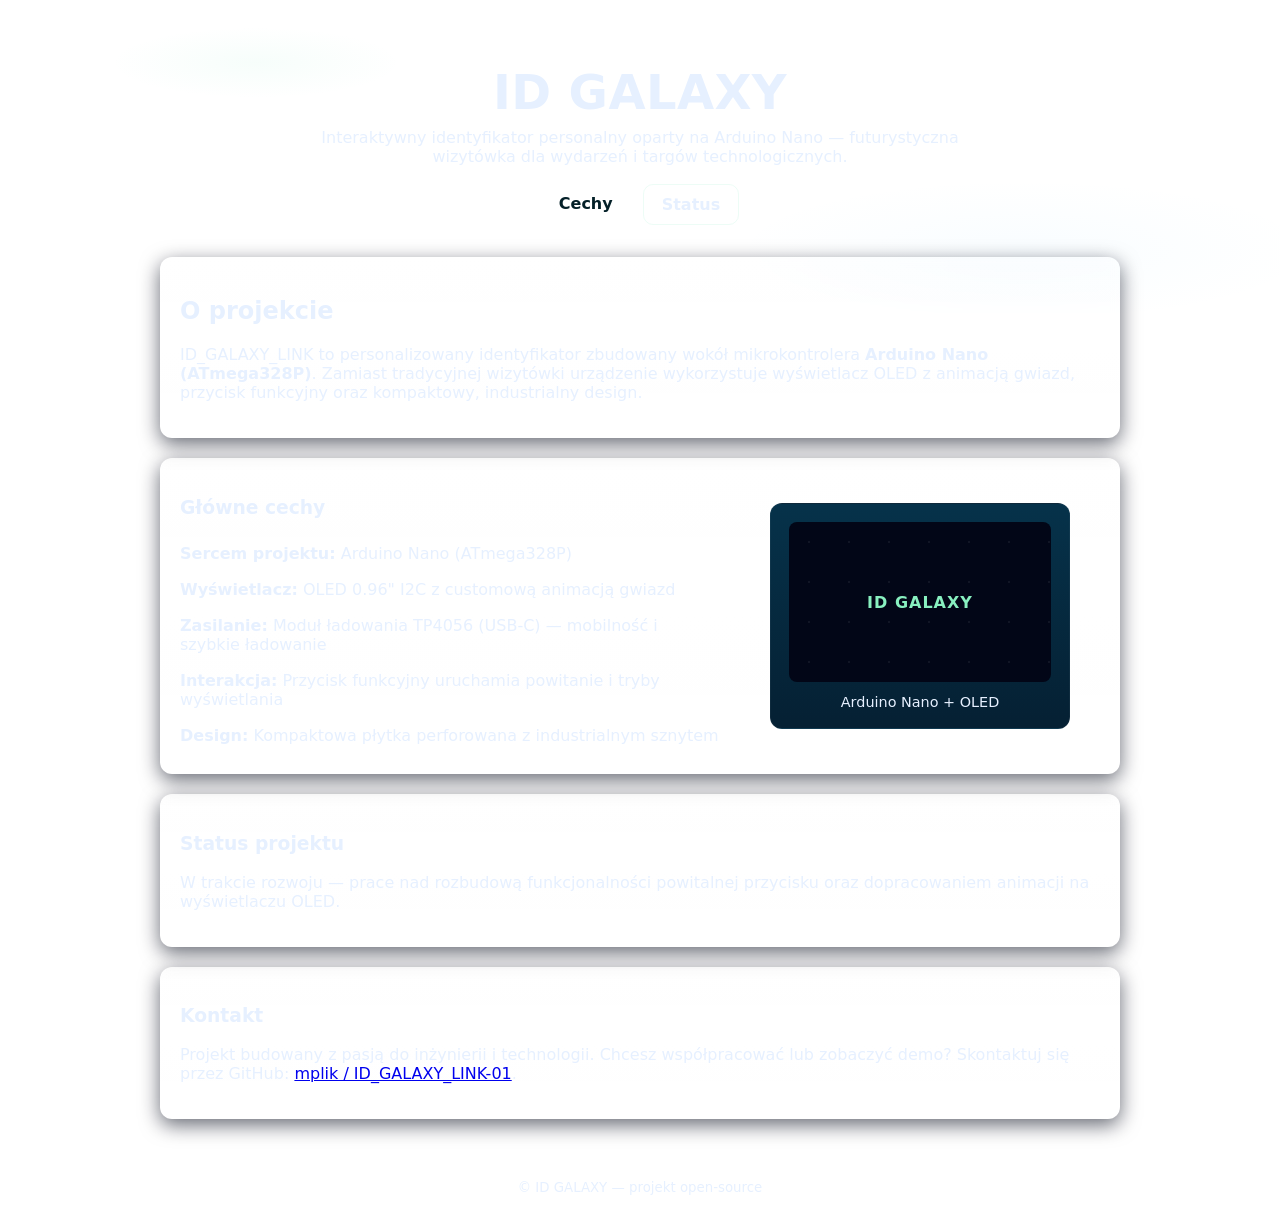
==== ID_GALAXY.html @ 3cb3097c "Add product page and styles for ID_GALAXY" ====
<!DOCTYPE html>
<html lang="pl">
  <head>
    <meta charset="utf-8" />
    <meta name="viewport" content="width=device-width,initial-scale=1" />
    <title>ID GALAXY — interaktywny identyfikator</title>
    <link rel="stylesheet" href="ID_GALAXY.css">
  </head>
  <body>
    <header class="hero">
      <div class="hero-inner">
        <h1>ID GALAXY</h1>
        <p class="tagline">Interaktywny identyfikator personalny oparty na Arduino Nano — futurystyczna wizytówka dla wydarzeń i targów technologicznych.</p>
        <div class="hero-cta">
          <a class="btn" href="#features">Cechy</a>
          <a class="btn ghost" href="#status">Status</a>
        </div>
      </div>
      <div class="stars" aria-hidden="true"></div>
    </header>

    <main class="container">
      <section id="about" class="card">
        <h2>O projekcie</h2>
        <p>ID_GALAXY_LINK to personalizowany identyfikator zbudowany wokół mikrokontrolera <strong>Arduino Nano (ATmega328P)</strong>. Zamiast tradycyjnej wizytówki urządzenie wykorzystuje wyświetlacz OLED z animacją gwiazd, przycisk funkcyjny oraz kompaktowy, industrialny design.</p>
      </section>

      <section id="features" class="card grid">
        <div>
          <h3>Główne cechy</h3>
          <ul class="features-list">
            <li><strong>Sercem projektu:</strong> Arduino Nano (ATmega328P)</li>
            <li><strong>Wyświetlacz:</strong> OLED 0.96" I2C z customową animacją gwiazd</li>
            <li><strong>Zasilanie:</strong> Moduł ładowania TP4056 (USB-C) — mobilność i szybkie ładowanie</li>
            <li><strong>Interakcja:</strong> Przycisk funkcyjny uruchamia powitanie i tryby wyświetlania</li>
            <li><strong>Design:</strong> Kompaktowa płytka perforowana z industrialnym sznytem</li>
          </ul>
        </div>
        <div class="mockup">
          <div class="device">
            <div class="screen">
              <div class="stars-anim"></div>
              <div class="text">ID GALAXY</div>
            </div>
            <div class="base">Arduino Nano + OLED</div>
          </div>
        </div>
      </section>

      <section id="status" class="card">
        <h3>Status projektu</h3>
        <p>W trakcie rozwoju — prace nad rozbudową funkcjonalności powitalnej przycisku oraz dopracowaniem animacji na wyświetlaczu OLED.</p>
      </section>

      <section id="contact" class="card footer-card">
        <h3>Kontakt</h3>
        <p>Projekt budowany z pasją do inżynierii i technologii. Chcesz współpracować lub zobaczyć demo? Skontaktuj się przez GitHub: <a href="https://github.com/mplik/ID_GALAXY_LINK-01" target="_blank" rel="noopener">mplik / ID_GALAXY_LINK-01</a>.</p>
      </section>
    </main>

    <footer class="site-footer">
      <small>© ID GALAXY — projekt open-source</small>
    </footer>
  </body>
</html>
---- ID_GALAXY.css ----
++ /workspaces/ID_GALAXY_LINK-01/ID_GALAXY.css
/* ID_GALAXY — styl strony produktu */
:root{
  --bg1:#0f1724;
  --bg2:#0b1a2b;
  --accent:#6ee7b7;
  --muted:#9aa4b2;
  --card:#0f2130;
}
*{box-sizing:border-box}
body{
  margin:0;
  font-family:Inter, ui-sans-serif, system-ui, -apple-system, "Segoe UI", Roboto, "Helvetica Neue", Arial;
  color:#e6f0ff;
  background:linear-gradient(180deg,var(--bg1),var(--bg2));
  -webkit-font-smoothing:antialiased;
  -moz-osx-font-smoothing:grayscale;
}
.hero{
  position:relative;
  padding:64px 20px 88px;
  text-align:center;
  overflow:hidden;
}
.hero::after{
  content:"";
  position:absolute;inset:0;z-index:0;
  background:radial-gradient(ellipse at 20% 20%, rgba(110,231,183,0.06), transparent 10%), radial-gradient(ellipse at 80% 80%, rgba(94,197,255,0.04), transparent 20%);
}
.hero-inner{position:relative;z-index:1;max-width:900px;margin:0 auto}
.hero h1{font-size:3rem;margin:0 0 8px;letter-spacing:0.4px}
.tagline{color:var(--muted);max-width:720px;margin:0 auto 18px}
.hero-cta{display:inline-flex;gap:12px}
.btn{display:inline-block;padding:10px 18px;border-radius:10px;background:linear-gradient(90deg,var(--accent),#60a5fa);color:#042028;text-decoration:none;font-weight:600}
.btn.ghost{background:transparent;color:var(--accent);border:1px solid rgba(110,231,183,0.12)}

.container{max-width:1000px;margin:-56px auto 40px;padding:0 20px;display:grid;grid-template-columns:1fr;gap:20px}
.card{background:linear-gradient(180deg, rgba(255,255,255,0.02), rgba(255,255,255,0.01));padding:20px;border-radius:12px;box-shadow:0 6px 20px rgba(2,6,23,0.6);backdrop-filter: blur(4px)}
.grid{display:grid;grid-template-columns:1fr 360px;gap:20px;align-items:center}
.features-list{list-style:none;padding:0;margin:8px 0 0;color:var(--muted)}
.features-list li{padding:8px 0;border-bottom:1px dashed rgba(255,255,255,0.03)}

.mockup{display:flex;justify-content:center}
.device{width:300px;border-radius:12px;overflow:hidden;background:linear-gradient(180deg,#06324a,#052033);padding:18px;border:1px solid rgba(255,255,255,0.04)}
.screen{height:160px;border-radius:8px;background:#020617;position:relative;display:flex;align-items:center;justify-content:center;color:#88f0c0;overflow:hidden}
.screen .text{position:relative;z-index:2;font-weight:700;letter-spacing:1px}
.stars-anim{position:absolute;inset:0;background-image:radial-gradient(#ffffff 1px, transparent 1px);background-size:40px 40px;opacity:0.06;animation:moveStars 20s linear infinite}
.base{margin-top:12px;text-align:center;color:var(--muted);font-size:0.9rem}

@keyframes moveStars{from{background-position:0 0}to{background-position:400px 200px}}

.site-footer{text-align:center;padding:18px;color:var(--muted)}

/* responsywność */
@media (max-width:820px){
  .grid{grid-template-columns:1fr}
  .hero h1{font-size:2.2rem}
  .container{margin-top:-32px}
}
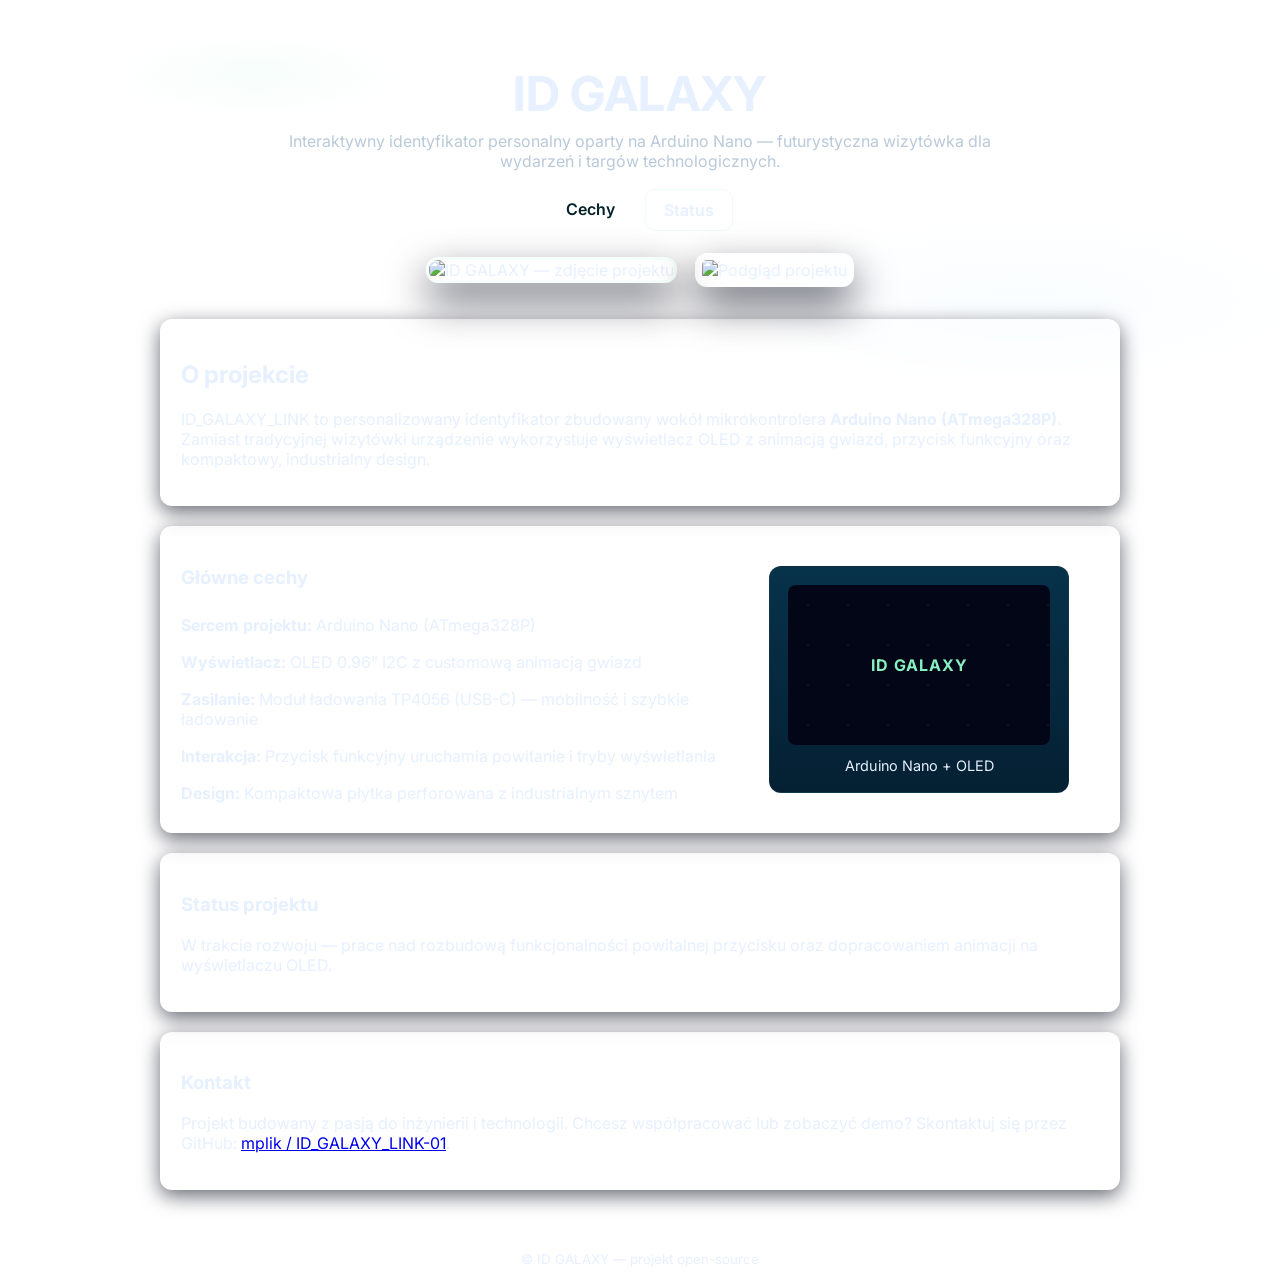
==== commit 2b9ab69c: "Enhance UI: add Inter font, lazy-load images, hover/focus states and contrast fixes" ====
--- a/ID_GALAXY.html
+++ b/ID_GALAXY.html
@@ -4,6 +4,7 @@
     <meta charset="utf-8" />
     <meta name="viewport" content="width=device-width,initial-scale=1" />
     <title>ID GALAXY — interaktywny identyfikator</title>
+    <link href="https://fonts.googleapis.com/css2?family=Inter:wght@300;400;600;700;800&display=swap" rel="stylesheet">
     <link rel="stylesheet" href="ID_GALAXY.css">
   </head>
   <body>
@@ -15,6 +16,10 @@
           <a class="btn" href="#features">Cechy</a>
           <a class="btn ghost" href="#status">Status</a>
         </div>
+      </div>
+      <div class="hero-media" aria-hidden="false">
+        <img src="assets/ID_GALAXY_LINK.webp" alt="ID GALAXY — zdjęcie projektu" class="hero-photo" loading="lazy" decoding="async">
+        <img src="assets/ID_GALAXY_preview.svg" alt="Podgląd projektu" class="hero-preview" loading="lazy" decoding="async">
       </div>
       <div class="stars" aria-hidden="true"></div>
     </header>
--- a/ID_GALAXY.css
+++ b/ID_GALAXY.css
@@ -10,7 +10,7 @@
 *{box-sizing:border-box}
 body{
   margin:0;
-  font-family:Inter, ui-sans-serif, system-ui, -apple-system, "Segoe UI", Roboto, "Helvetica Neue", Arial;
+  font-family: 'Inter', Inter, ui-sans-serif, system-ui, -apple-system, "Segoe UI", Roboto, "Helvetica Neue", Arial;
   color:#e6f0ff;
   background:linear-gradient(180deg,var(--bg1),var(--bg2));
   -webkit-font-smoothing:antialiased;
@@ -31,11 +31,17 @@
 .hero h1{font-size:3rem;margin:0 0 8px;letter-spacing:0.4px}
 .tagline{color:var(--muted);max-width:720px;margin:0 auto 18px}
 .hero-cta{display:inline-flex;gap:12px}
-.btn{display:inline-block;padding:10px 18px;border-radius:10px;background:linear-gradient(90deg,var(--accent),#60a5fa);color:#042028;text-decoration:none;font-weight:600}
+.btn{display:inline-block;padding:10px 18px;border-radius:10px;background:linear-gradient(90deg,var(--accent),#60a5fa);color:#042028;text-decoration:none;font-weight:600;transition:transform .12s ease, box-shadow .12s ease}
+.btn:hover{transform:translateY(-3px);box-shadow:0 8px 20px rgba(16,24,32,0.35)}
+.btn:active{transform:translateY(-1px)}
 .btn.ghost{background:transparent;color:var(--accent);border:1px solid rgba(110,231,183,0.12)}
+.btn:focus-visible{outline:3px solid rgba(110,231,183,0.2);outline-offset:4px;border-radius:10px}
+
+/* ensure contrast for tagline */
+.tagline{color:#b9c9d9}
 
 .container{max-width:1000px;margin:-56px auto 40px;padding:0 20px;display:grid;grid-template-columns:1fr;gap:20px}
-.card{background:linear-gradient(180deg, rgba(255,255,255,0.02), rgba(255,255,255,0.01));padding:20px;border-radius:12px;box-shadow:0 6px 20px rgba(2,6,23,0.6);backdrop-filter: blur(4px)}
+.card{background:linear-gradient(180deg, rgba(255,255,255,0.02), rgba(255,255,255,0.01));padding:20px;border-radius:12px;box-shadow:0 6px 20px rgba(2,6,23,0.6);backdrop-filter: blur(4px);border:1px solid rgba(255,255,255,0.02)}
 .grid{display:grid;grid-template-columns:1fr 360px;gap:20px;align-items:center}
 .features-list{list-style:none;padding:0;margin:8px 0 0;color:var(--muted)}
 .features-list li{padding:8px 0;border-bottom:1px dashed rgba(255,255,255,0.03)}
@@ -47,6 +53,13 @@
 .stars-anim{position:absolute;inset:0;background-image:radial-gradient(#ffffff 1px, transparent 1px);background-size:40px 40px;opacity:0.06;animation:moveStars 20s linear infinite}
 .base{margin-top:12px;text-align:center;color:var(--muted);font-size:0.9rem}
 
+/* hero media: photo + SVG preview */
+.hero-media{display:flex;gap:18px;justify-content:center;align-items:center;margin-top:22px;position:relative;z-index:1}
+.hero-photo,.hero-preview{max-width:46%;height:auto;border-radius:12px;box-shadow:0 18px 40px rgba(2,6,23,0.65);border:1px solid rgba(255,255,255,0.02)}
+.hero-photo{object-fit:cover;border:3px solid rgba(110,231,183,0.06);transition:transform .18s ease, box-shadow .18s ease}
+.hero-photo:hover{transform:scale(1.02);box-shadow:0 26px 60px rgba(2,6,23,0.7)}
+.hero-preview{background:transparent;padding:6px}
+
 @keyframes moveStars{from{background-position:0 0}to{background-position:400px 200px}}
 
 .site-footer{text-align:center;padding:18px;color:var(--muted)}
@@ -56,4 +69,6 @@
   .grid{grid-template-columns:1fr}
   .hero h1{font-size:2.2rem}
   .container{margin-top:-32px}
+  .hero-media{flex-direction:column}
+  .hero-photo,.hero-preview{max-width:90%}
 }
